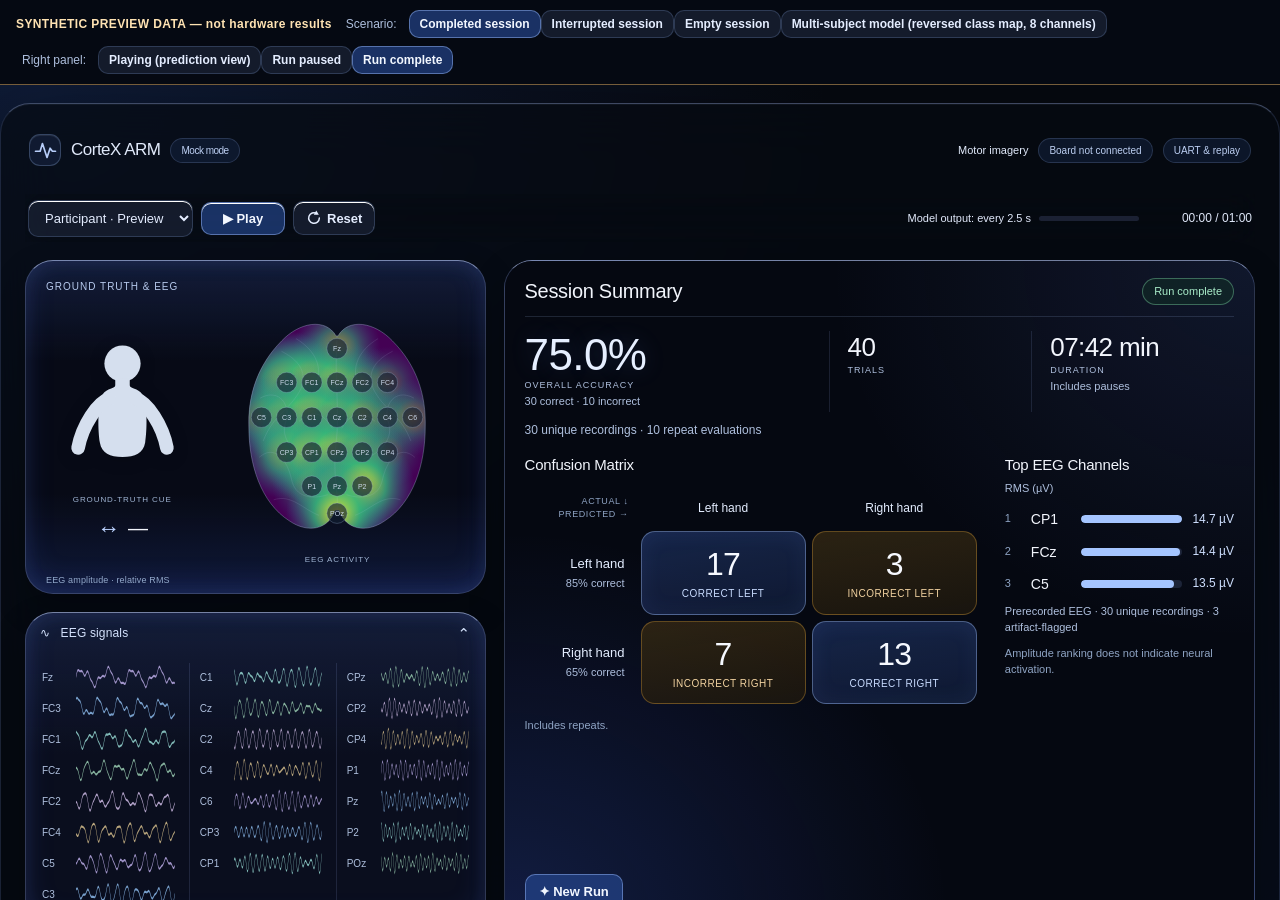
==== frontend/summary/preview.html @ ced421be "frontend: update CorteX ARM design and session summary" ====
<!DOCTYPE html>
<html lang="en"><head><meta charset="utf-8"><meta name="viewport" content="width=device-width,initial-scale=1"><title>Session summary preview — synthetic data</title>
<link rel="icon" href="data:,">
<style>
/* Preview-only: the real GUI (mock mode, no board) runs in the frame; the right panel is switched between the
 * prediction view and synthetic summaries from preview-data.js. Nothing here is loaded by index.html. */
html,body{margin:0;height:100%;background:#060910;color:#f2f5fc;font-family:"Helvetica Neue",Helvetica,Arial,sans-serif;font-size:12px}
body{display:flex;flex-direction:column}
.preview-bar{display:flex;flex-wrap:wrap;gap:8px;align-items:center;padding:10px 16px;background:#060a12f2;border-bottom:1px solid #f6bd6877;color:#ffe3b3;flex-shrink:0}
.preview-bar strong{letter-spacing:.4px}
.preview-bar .btn{font:inherit;cursor:pointer;background:#1a2336bb;border:1px solid #637da755;color:#e4edff;border-radius:10px;padding:6px 10px;font-weight:600}
.preview-bar .btn[aria-pressed="true"]{background:#284e9c99;border-color:#9bbcff77;color:#f2f7ff}
.preview-bar .group{display:flex;gap:6px;align-items:center;flex-wrap:wrap}
.preview-bar .group>span{color:#aebfdd;margin-left:6px}
iframe{flex:1;width:100%;border:0;min-height:0}
</style></head>
<body>
<div class="preview-bar" role="region" aria-label="Preview controls"><strong id="syntheticLabel">SYNTHETIC PREVIEW DATA — not hardware results</strong><div class="group"><span>Scenario:</span><span id="scenarioButtons"></span></div><div class="group"><span>Right panel:</span><span id="viewButtons"></span></div></div>
<iframe id="gui" src="../?v=eeg-1" title="EdgeBCI GUI in mock mode (no board)"></iframe>
<script src="session-summary.js?v=summary-1"></script><script src="eeg-overview.js?v=summary-1"></script><script src="summary-view.js?v=summary-1"></script><script src="preview-data.js?v=summary-1"></script>
<script>
(()=>{'use strict';
 const data=window.EdgeSummaryPreviewData.scenarios,frame=document.getElementById('gui');
 const scenarioBar=document.getElementById('scenarioButtons'),viewBar=document.getElementById('viewButtons');
 const VIEWS={playing:'Playing (prediction view)',paused:'Run paused',complete:'Run complete'};
 let view=null,scenario='completed',mode='complete';
 function render(){
  if(!view)return;const sc=data[scenario];
  if(mode==='playing'){view.hide();window.previewSummary=null;}
  else{const status=mode==='paused'?(sc.session.status==='interrupted'?'interrupted':'paused'):sc.session.status;const eeg=EdgeEEGOverview.summarize(sc.eeg,window.EdgeSummaryPreviewData.eegUnits);const summary=EdgeSessionSummary.build({...sc.session,status},sc.results,{eeg});view.render(summary,{final:mode==='complete'});window.previewSummary=summary;}
  for(const b of scenarioBar.children)b.setAttribute('aria-pressed',String(b.dataset.key===scenario));for(const b of viewBar.children)b.setAttribute('aria-pressed',String(b.dataset.key===mode));
  history.replaceState(null,'','#'+scenario+'/'+mode);window.previewMode=mode;window.previewReady=true;
 }
 for(const [key,sc] of Object.entries(data)){const b=document.createElement('button');b.className='btn';b.dataset.key=key;b.textContent=sc.label;b.onclick=()=>{scenario=key;render();};scenarioBar.appendChild(b);}
 for(const [key,label] of Object.entries(VIEWS)){const b=document.createElement('button');b.className='btn';b.dataset.key=key;b.textContent=label;b.onclick=()=>{mode=key;render();};viewBar.appendChild(b);}
 const [h1,h2]=location.hash.slice(1).split('/');if(data[h1])scenario=h1;if(VIEWS[h2])mode=h2;
 frame.addEventListener('load',()=>{const doc=frame.contentDocument,container=doc.getElementById('sessionSummary');view=EdgeSummaryView.create(container,{onNewRun:()=>{mode='playing';render();}});window.previewDocument=doc;render();});
 window.previewShow=(key,viewMode)=>{if(data[key])scenario=key;if(VIEWS[viewMode])mode=viewMode;render();};
})();
</script>
</body></html>
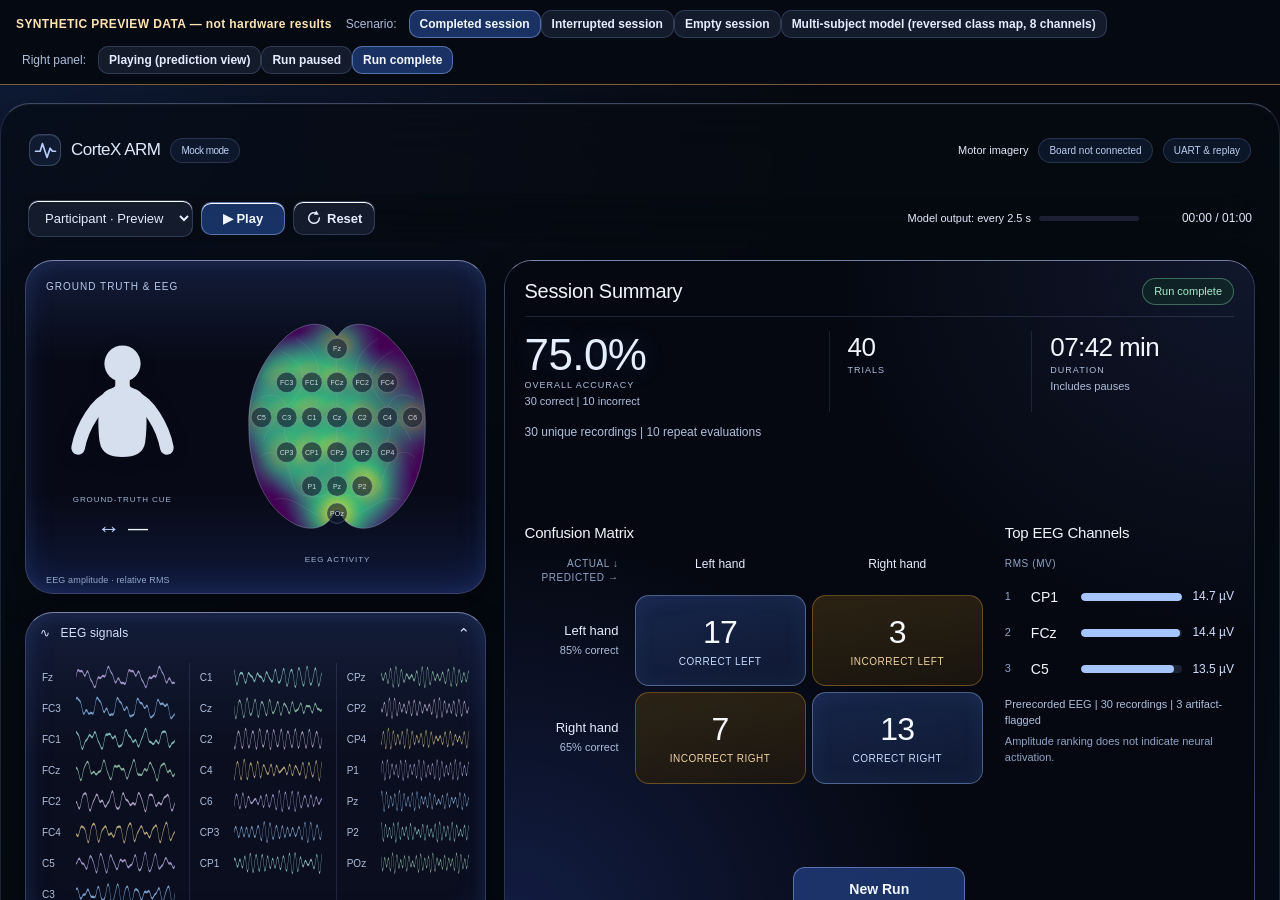
==== commit 020d7fe0: "frontend: refine right-panel session summary spacing and actions Balance the lower section, keep EEG" ====
--- a/frontend/summary/preview.html
+++ b/frontend/summary/preview.html
@@ -27,14 +27,14 @@
  function render(){
   if(!view)return;const sc=data[scenario];
   if(mode==='playing'){view.hide();window.previewSummary=null;}
-  else{const status=mode==='paused'?(sc.session.status==='interrupted'?'interrupted':'paused'):sc.session.status;const eeg=EdgeEEGOverview.summarize(sc.eeg,window.EdgeSummaryPreviewData.eegUnits);const summary=EdgeSessionSummary.build({...sc.session,status},sc.results,{eeg});view.render(summary,{final:mode==='complete'});window.previewSummary=summary;}
+  else{const status=mode==='paused'?(sc.session.status==='interrupted'?'interrupted':'paused'):sc.session.status;const eeg=EdgeEEGOverview.summarize(sc.eeg,window.EdgeSummaryPreviewData.eegUnits);const summary=EdgeSessionSummary.build({...sc.session,status},sc.results,{eeg});view.render(summary,{final:mode==='complete',resumable:status==='paused'});window.previewSummary=summary;}
   for(const b of scenarioBar.children)b.setAttribute('aria-pressed',String(b.dataset.key===scenario));for(const b of viewBar.children)b.setAttribute('aria-pressed',String(b.dataset.key===mode));
   history.replaceState(null,'','#'+scenario+'/'+mode);window.previewMode=mode;window.previewReady=true;
  }
  for(const [key,sc] of Object.entries(data)){const b=document.createElement('button');b.className='btn';b.dataset.key=key;b.textContent=sc.label;b.onclick=()=>{scenario=key;render();};scenarioBar.appendChild(b);}
  for(const [key,label] of Object.entries(VIEWS)){const b=document.createElement('button');b.className='btn';b.dataset.key=key;b.textContent=label;b.onclick=()=>{mode=key;render();};viewBar.appendChild(b);}
  const [h1,h2]=location.hash.slice(1).split('/');if(data[h1])scenario=h1;if(VIEWS[h2])mode=h2;
- frame.addEventListener('load',()=>{const doc=frame.contentDocument,container=doc.getElementById('sessionSummary');view=EdgeSummaryView.create(container,{onNewRun:()=>{mode='playing';render();}});window.previewDocument=doc;render();});
+ frame.addEventListener('load',()=>{const doc=frame.contentDocument,container=doc.getElementById('sessionSummary');view=EdgeSummaryView.create(container,{onNewRun:()=>{mode='playing';render();},onResume:()=>{mode='playing';render();}});window.previewDocument=doc;render();});
  window.previewShow=(key,viewMode)=>{if(data[key])scenario=key;if(VIEWS[viewMode])mode=viewMode;render();};
 })();
 </script>
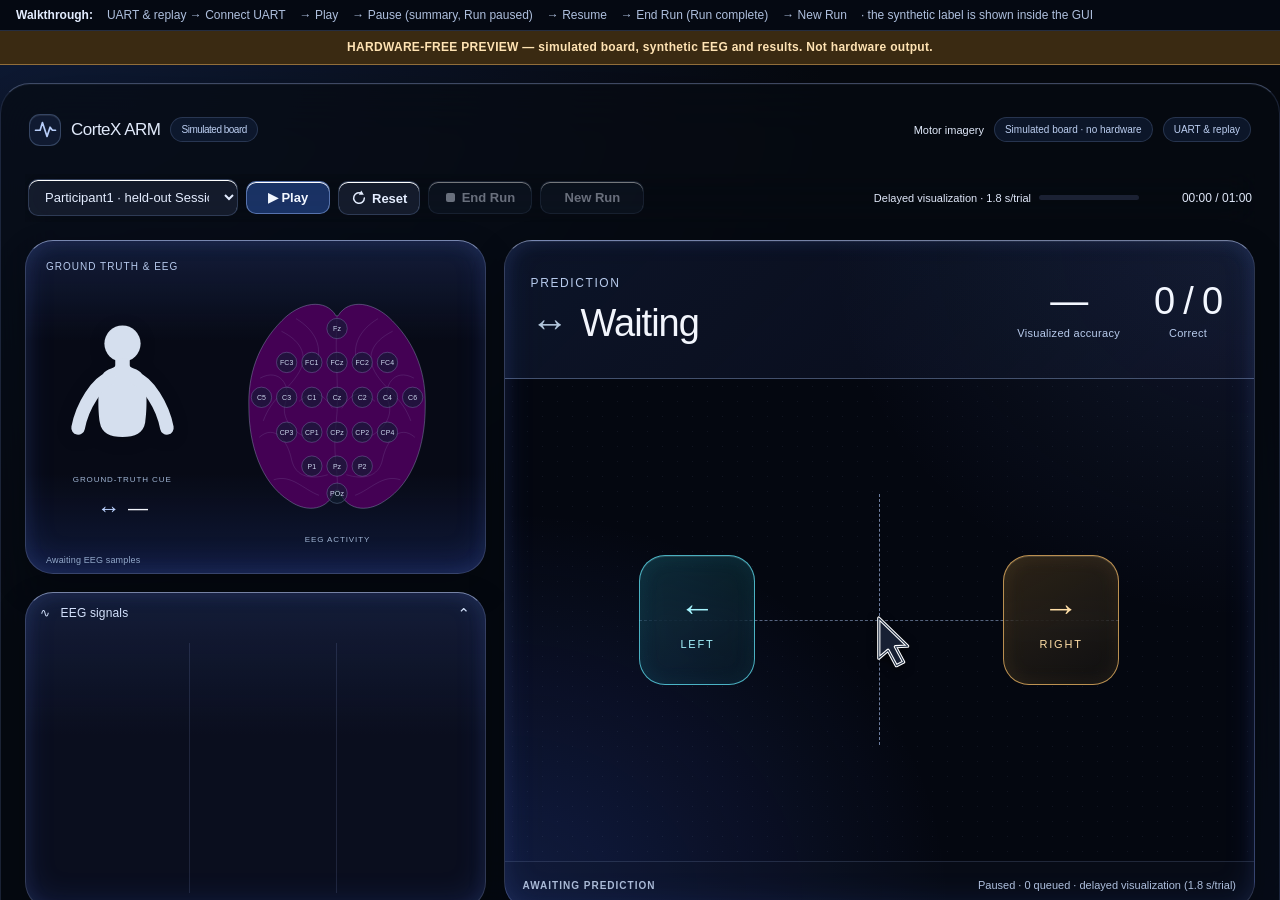
==== commit 5fade3e3: "frontend: integrate GUI preview and session summary" ====
--- a/frontend/summary/preview.html
+++ b/frontend/summary/preview.html
@@ -1,41 +1,19 @@
 <!DOCTYPE html>
-<html lang="en"><head><meta charset="utf-8"><meta name="viewport" content="width=device-width,initial-scale=1"><title>Session summary preview — synthetic data</title>
+<html lang="en"><head><meta charset="utf-8"><meta name="viewport" content="width=device-width,initial-scale=1"><title>CorteX ARM — hardware-free preview</title>
 <link rel="icon" href="data:,">
 <style>
-/* Preview-only: the real GUI (mock mode, no board) runs in the frame; the right panel is switched between the
- * prediction view and synthetic summaries from preview-data.js. Nothing here is loaded by index.html. */
+/* Launcher for the hardware-free preview: the real GUI runs in the frame as ?stream=1&sim=1 (simulated board and
+ * synthetic dataset behind the unchanged bridge, controller, summary and styling). Nothing here is loaded by index.html. */
 html,body{margin:0;height:100%;background:#060910;color:#f2f5fc;font-family:"Helvetica Neue",Helvetica,Arial,sans-serif;font-size:12px}
 body{display:flex;flex-direction:column}
-.preview-bar{display:flex;flex-wrap:wrap;gap:8px;align-items:center;padding:10px 16px;background:#060a12f2;border-bottom:1px solid #f6bd6877;color:#ffe3b3;flex-shrink:0}
-.preview-bar strong{letter-spacing:.4px}
-.preview-bar .btn{font:inherit;cursor:pointer;background:#1a2336bb;border:1px solid #637da755;color:#e4edff;border-radius:10px;padding:6px 10px;font-weight:600}
-.preview-bar .btn[aria-pressed="true"]{background:#284e9c99;border-color:#9bbcff77;color:#f2f7ff}
-.preview-bar .group{display:flex;gap:6px;align-items:center;flex-wrap:wrap}
-.preview-bar .group>span{color:#aebfdd;margin-left:6px}
+.preview-bar{display:flex;flex-wrap:wrap;gap:6px 14px;align-items:center;padding:8px 16px;background:#060a12f2;border-bottom:1px solid #a2bcff33;color:#aebfdd;flex-shrink:0}
+.preview-bar b{color:#e4edff;font-weight:600}
 iframe{flex:1;width:100%;border:0;min-height:0}
 </style></head>
 <body>
-<div class="preview-bar" role="region" aria-label="Preview controls"><strong id="syntheticLabel">SYNTHETIC PREVIEW DATA — not hardware results</strong><div class="group"><span>Scenario:</span><span id="scenarioButtons"></span></div><div class="group"><span>Right panel:</span><span id="viewButtons"></span></div></div>
-<iframe id="gui" src="../?v=eeg-1" title="EdgeBCI GUI in mock mode (no board)"></iframe>
-<script src="session-summary.js?v=summary-1"></script><script src="eeg-overview.js?v=summary-1"></script><script src="summary-view.js?v=summary-1"></script><script src="preview-data.js?v=summary-1"></script>
+<div class="preview-bar" role="region" aria-label="Preview instructions"><b>Walkthrough:</b><span>UART &amp; replay → Connect UART</span><span>→ Play</span><span>→ Pause (summary, Run paused)</span><span>→ Resume</span><span>→ End Run (Run complete)</span><span>→ New Run</span><span>· the synthetic label is shown inside the GUI</span></div>
+<iframe id="gui" src="../?stream=1&amp;sim=1" title="CorteX ARM GUI with a simulated board"></iframe>
 <script>
-(()=>{'use strict';
- const data=window.EdgeSummaryPreviewData.scenarios,frame=document.getElementById('gui');
- const scenarioBar=document.getElementById('scenarioButtons'),viewBar=document.getElementById('viewButtons');
- const VIEWS={playing:'Playing (prediction view)',paused:'Run paused',complete:'Run complete'};
- let view=null,scenario='completed',mode='complete';
- function render(){
-  if(!view)return;const sc=data[scenario];
-  if(mode==='playing'){view.hide();window.previewSummary=null;}
-  else{const status=mode==='paused'?(sc.session.status==='interrupted'?'interrupted':'paused'):sc.session.status;const eeg=EdgeEEGOverview.summarize(sc.eeg,window.EdgeSummaryPreviewData.eegUnits);const summary=EdgeSessionSummary.build({...sc.session,status},sc.results,{eeg});view.render(summary,{final:mode==='complete',resumable:status==='paused'});window.previewSummary=summary;}
-  for(const b of scenarioBar.children)b.setAttribute('aria-pressed',String(b.dataset.key===scenario));for(const b of viewBar.children)b.setAttribute('aria-pressed',String(b.dataset.key===mode));
-  history.replaceState(null,'','#'+scenario+'/'+mode);window.previewMode=mode;window.previewReady=true;
- }
- for(const [key,sc] of Object.entries(data)){const b=document.createElement('button');b.className='btn';b.dataset.key=key;b.textContent=sc.label;b.onclick=()=>{scenario=key;render();};scenarioBar.appendChild(b);}
- for(const [key,label] of Object.entries(VIEWS)){const b=document.createElement('button');b.className='btn';b.dataset.key=key;b.textContent=label;b.onclick=()=>{mode=key;render();};viewBar.appendChild(b);}
- const [h1,h2]=location.hash.slice(1).split('/');if(data[h1])scenario=h1;if(VIEWS[h2])mode=h2;
- frame.addEventListener('load',()=>{const doc=frame.contentDocument,container=doc.getElementById('sessionSummary');view=EdgeSummaryView.create(container,{onNewRun:()=>{mode='playing';render();},onResume:()=>{mode='playing';render();}});window.previewDocument=doc;render();});
- window.previewShow=(key,viewMode)=>{if(data[key])scenario=key;if(VIEWS[viewMode])mode=viewMode;render();};
-})();
+(()=>{'use strict';const frame=document.getElementById('gui');frame.addEventListener('load',()=>{window.previewDocument=frame.contentDocument;window.previewWindow=frame.contentWindow;window.previewReady=true;});})();
 </script>
 </body></html>
